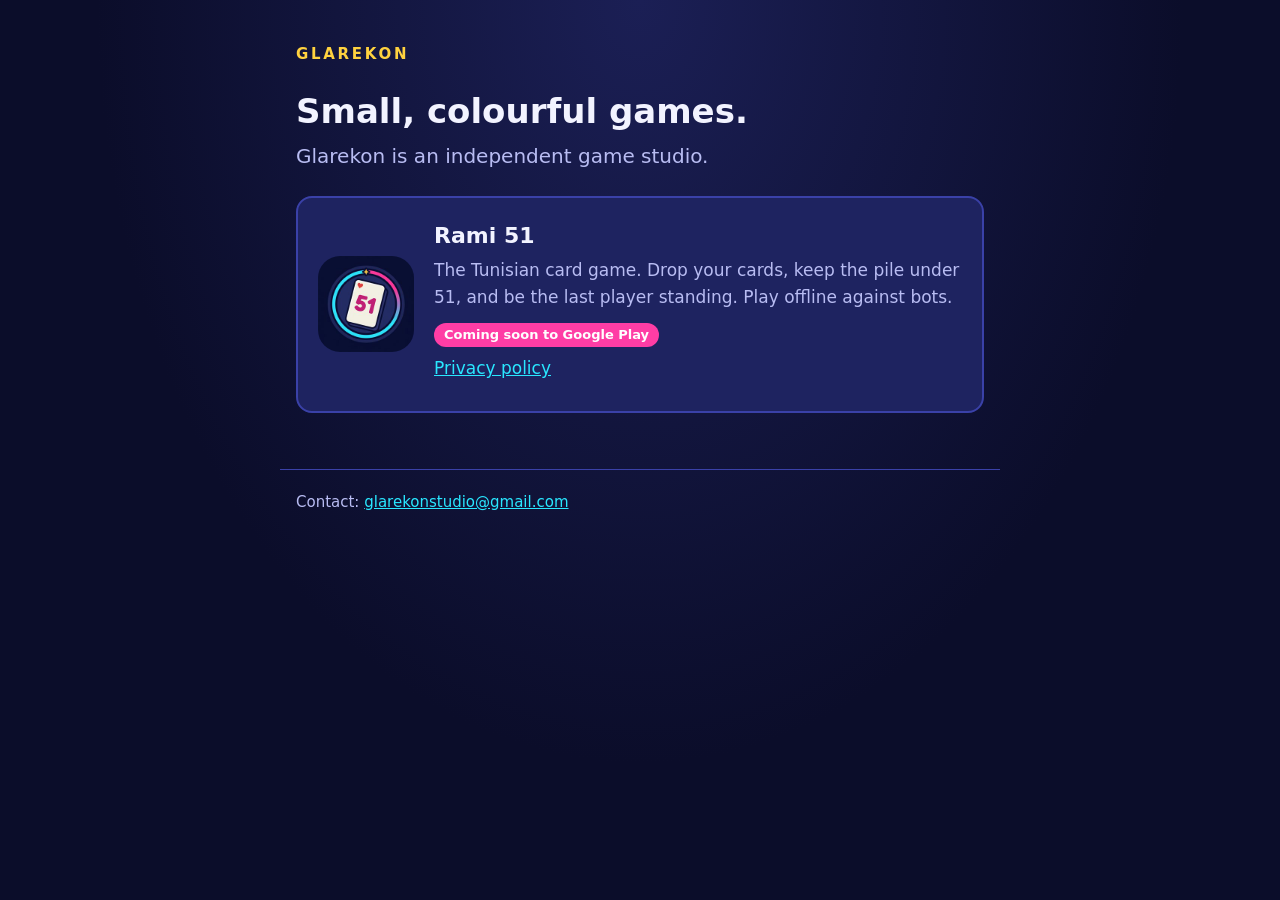
==== index.html @ 4be5d5d7 "Studio site, A51 privacy policy and app-ads.txt" ====
<!doctype html>
<html lang="en">
<head>
  <meta charset="utf-8">
  <meta name="viewport" content="width=device-width, initial-scale=1">
  <title>Glarekon</title>
  <meta name="description" content="Glarekon makes small, colourful mobile games, starting with Rami 51.">
  <link rel="stylesheet" href="style.css">
</head>
<body>
  <header>
    <a class="brand" href="./">Glarekon</a>
  </header>

  <main>
    <h1>Small, colourful games.</h1>
    <p class="lead">Glarekon is an independent game studio.</p>

    <section class="panel game">
      <img src="a51/icon.jpg" alt="Rami 51 app icon">
      <div>
        <h2>Rami 51</h2>
        <p>The Tunisian card game. Drop your cards, keep the pile under 51, and be the last player standing. Play offline against bots.</p>
        <p><span class="tag">Coming soon to Google Play</span></p>
        <p><a href="a51/privacy.html">Privacy policy</a></p>
      </div>
    </section>
  </main>

  <footer>
    Contact: <a href="mailto:glarekonstudio@gmail.com">glarekonstudio@gmail.com</a>
  </footer>
</body>
</html>
---- style.css ----
:root {
  --night: #0b0d2a;
  --night-glow: #1b1f55;
  --panel: #1e2360;
  --panel-edge: #3a41a8;
  --text: #f2f3ff;
  --text-dim: #b8bcf2;
  --cyan: #29e7ff;
  --gold: #ffd23f;
  --magenta: #ff3da5;
  color-scheme: dark;
}

* { box-sizing: border-box; }

body {
  margin: 0;
  min-height: 100vh;
  background: radial-gradient(ellipse at top, var(--night-glow), var(--night) 60%) fixed, var(--night);
  color: var(--text);
  font: 17px/1.6 system-ui, -apple-system, "Segoe UI", Roboto, "Helvetica Neue", Arial, sans-serif;
}

main, header, footer {
  max-width: 720px;
  margin: 0 auto;
  padding: 0 16px;
}

header { padding-top: 40px; }

a { color: var(--cyan); }
a:hover { color: var(--gold); }

.brand {
  font-size: 15px;
  font-weight: 800;
  letter-spacing: 0.18em;
  text-transform: uppercase;
  text-decoration: none;
  color: var(--gold);
}

h1 { font-size: 34px; line-height: 1.2; margin: 24px 0 8px; }
h2 { font-size: 22px; margin: 40px 0 8px; color: var(--cyan); }
h3 { font-size: 18px; margin: 24px 0 4px; }

p, li { color: var(--text-dim); }
strong { color: var(--text); }

.lead { font-size: 20px; color: var(--text-dim); margin-top: 0; }
.meta { font-size: 15px; color: var(--text-dim); }

.panel {
  background: var(--panel);
  border: 2px solid var(--panel-edge);
  border-radius: 16px;
  padding: 20px;
  margin: 24px 0;
}
.panel ul { margin: 0; padding-left: 20px; }

.game {
  display: flex;
  gap: 20px;
  align-items: center;
}
.game img {
  width: 96px;
  height: 96px;
  border-radius: 22px;
  flex-shrink: 0;
}
.game h2 { margin: 0 0 4px; color: var(--text); }
.game p { margin: 0 0 8px; }

.tag {
  display: inline-block;
  font-size: 13px;
  font-weight: 700;
  padding: 2px 10px;
  border-radius: 999px;
  background: var(--magenta);
  color: #fff;
}

table { width: 100%; border-collapse: collapse; margin: 12px 0; font-size: 15px; }
th, td { text-align: left; vertical-align: top; padding: 10px 8px; border-bottom: 1px solid var(--panel-edge); }
th { color: var(--text); }
td { color: var(--text-dim); }
.table-wrap { overflow-x: auto; }

footer {
  margin-top: 56px;
  padding-top: 20px;
  padding-bottom: 40px;
  border-top: 1px solid var(--panel-edge);
  font-size: 15px;
  color: var(--text-dim);
}

@media (max-width: 480px) {
  h1 { font-size: 28px; }
  .game { flex-direction: column; align-items: flex-start; }
}
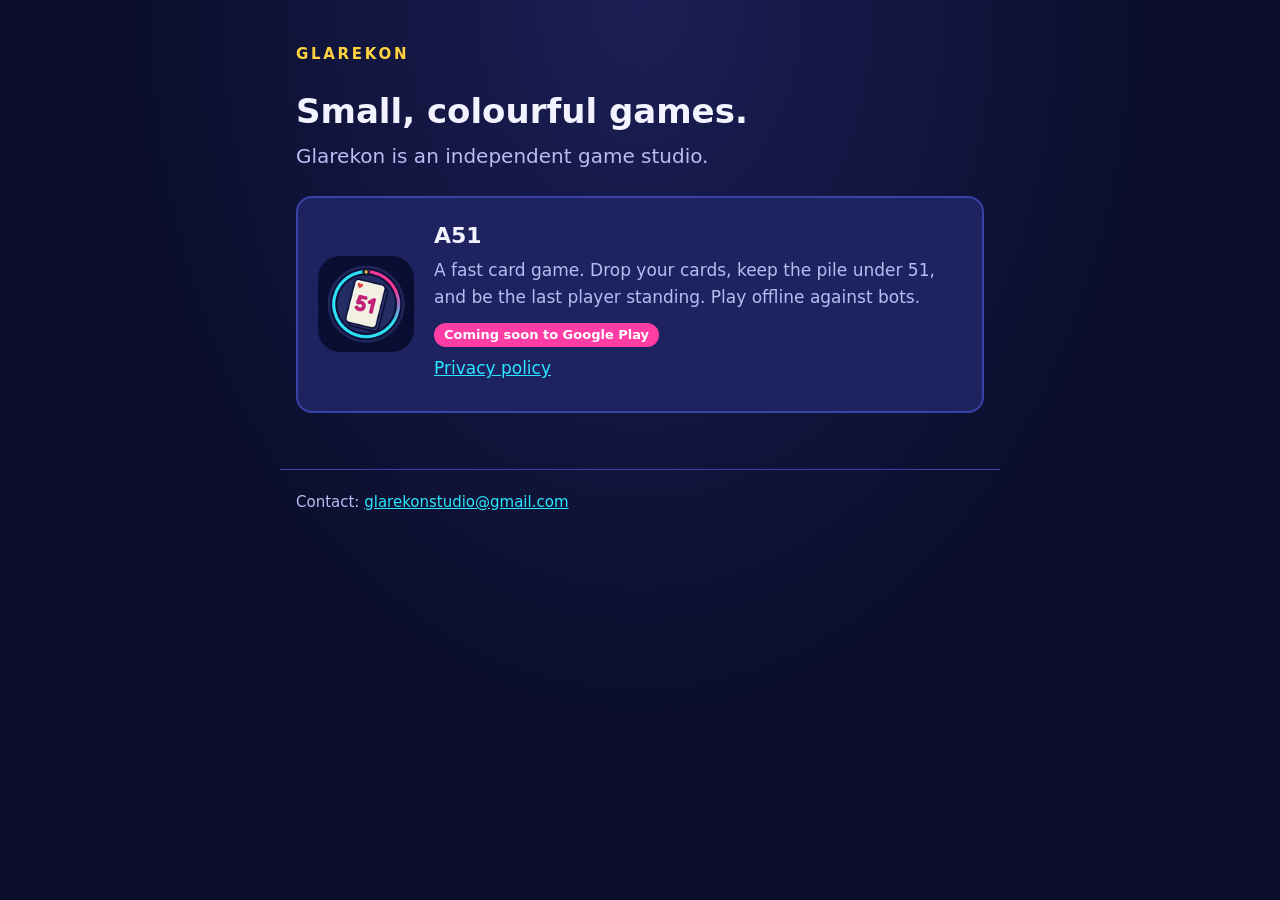
==== commit 8e75a9da: "change of name" ====
--- a/index.html
+++ b/index.html
@@ -4,7 +4,7 @@
   <meta charset="utf-8">
   <meta name="viewport" content="width=device-width, initial-scale=1">
   <title>Glarekon</title>
-  <meta name="description" content="Glarekon makes small, colourful mobile games, starting with Rami 51.">
+  <meta name="description" content="Glarekon makes small, colourful mobile games, starting with A51.">
   <link rel="stylesheet" href="style.css">
 </head>
 <body>
@@ -17,10 +17,10 @@
     <p class="lead">Glarekon is an independent game studio.</p>
 
     <section class="panel game">
-      <img src="a51/icon.jpg" alt="Rami 51 app icon">
+      <img src="a51/icon.jpg" alt="A51 app icon">
       <div>
-        <h2>Rami 51</h2>
-        <p>The Tunisian card game. Drop your cards, keep the pile under 51, and be the last player standing. Play offline against bots.</p>
+        <h2>A51</h2>
+        <p>A fast card game. Drop your cards, keep the pile under 51, and be the last player standing. Play offline against bots.</p>
         <p><span class="tag">Coming soon to Google Play</span></p>
         <p><a href="a51/privacy.html">Privacy policy</a></p>
       </div>
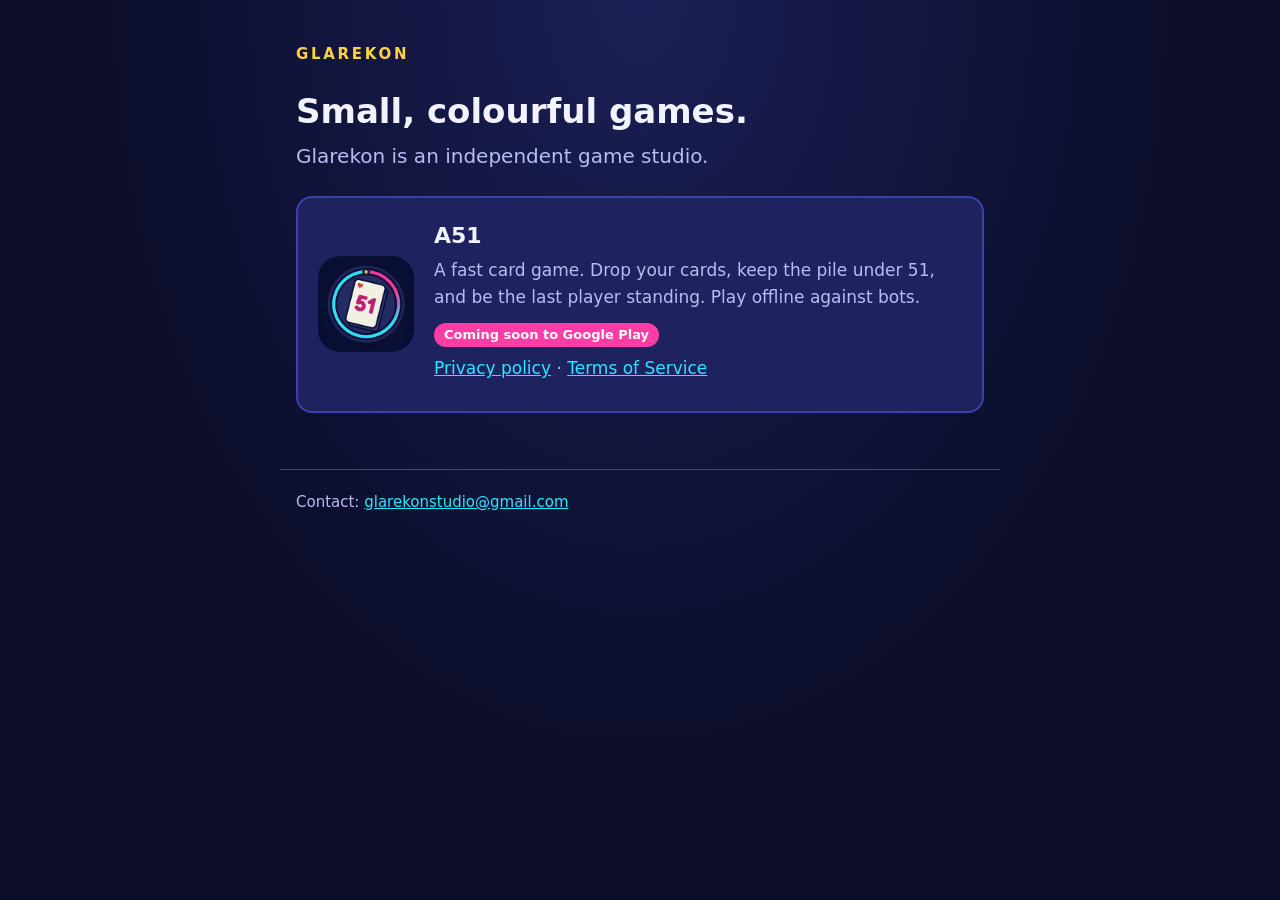
==== commit f6a11d88: "added Terms of Service" ====
--- a/index.html
+++ b/index.html
@@ -22,7 +22,7 @@
         <h2>A51</h2>
         <p>A fast card game. Drop your cards, keep the pile under 51, and be the last player standing. Play offline against bots.</p>
         <p><span class="tag">Coming soon to Google Play</span></p>
-        <p><a href="a51/privacy.html">Privacy policy</a></p>
+        <p><a href="a51/privacy.html">Privacy policy</a> · <a href="a51/terms.html">Terms of Service</a></p>
       </div>
     </section>
   </main>
